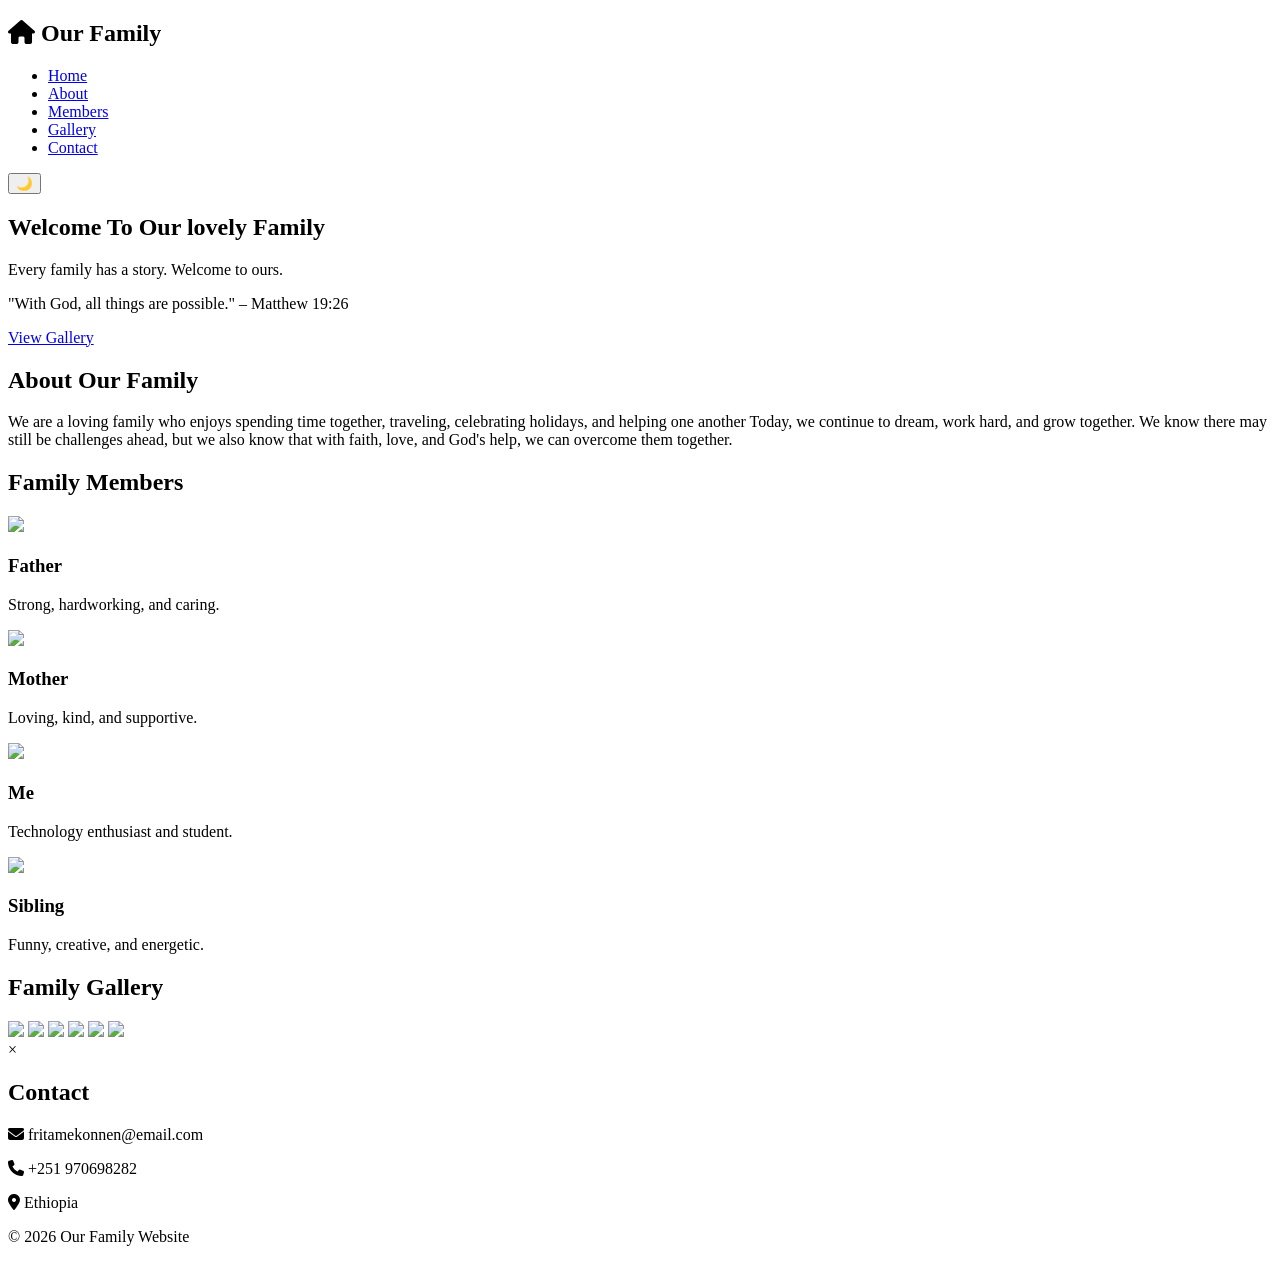
==== index.html @ a31ab767 "Rename family website/index.html to index.html" ====
<!DOCTYPE html>
<html lang="en">
<head>
<meta charset="UTF-8">
<meta name="viewport" content="width=device-width, initial-scale=1.0">
<title>Our Family</title>

<link rel="stylesheet" href="style.css">

<link href="https://fonts.googleapis.com/css2?family=Poppins:wght@300;400;600;700&display=swap" rel="stylesheet">

<link rel="stylesheet"
href="https://cdnjs.cloudflare.com/ajax/libs/font-awesome/6.5.2/css/all.min.css">

</head>

<body>

<header>

<nav class="navbar">

<h2 class="logo">
<i class="fa-solid fa-house"></i>
Our Family
</h2>

<ul>

<li><a href="#home">Home</a></li>

<li><a href="#about">About</a></li>

<li><a href="#members">Members</a></li>

<li><a href="#gallery">Gallery</a></li>

<li><a href="#contact">Contact</a></li>

</ul>

<button id="themeBtn">
🌙
</button>

</nav>

</header>

<section id="home" class="hero">

<div class="hero-content">

<h1>Welcome To Our lovely Family</h1>

<p>

Every family has a story.
Welcome to ours.
<p></p>
"With God, all things are possible." – Matthew 19:26

</p>

<a href="#gallery" class="btn">
View Gallery
</a>

</div>

</section>

<section id="about">

<h2>About Our Family</h2>

<p>

We are a loving family who enjoys spending time together,
traveling,
celebrating holidays,
and helping one another Today, we continue to dream, work hard, and grow together. We know
            there may still be challenges ahead, but we also know that with
            faith, love, and God's help, we can overcome them together.

</p>

</section>

<section id="members">

<h2>Family Members</h2>

<div class="cards">

<div class="card">

<img src="image/babaa.jpg">

<h3>Father</h3>

<p>

Strong,
hardworking,
and caring.

</p>

</div>

<div class="card">

<img src="image/mama.jpg">

<h3>Mother</h3>

<p>

Loving,
kind,
and supportive.

</p>

</div>

<div class="card">

<img src="image/fru.jpg">

<h3>Me</h3>

<p>

Technology enthusiast
and student.

</p>

</div>

<div class="card">

<img src="image/sell.jpg">

<h3>Sibling</h3>

<p>

Funny,
creative,
and energetic.

</p>

</div>

</div>

</section>

<section id="gallery">

<h2>Family Gallery</h2>

<div class="gallery">

<img src="image/family.jpg">

<img src="image/eyob.jpg">

<img src="image/amen.jpg">

<img src="image/enate.jpg">

<img src="image/selfam.jpg">

<img src="image/fammm.jpg">

</div>

</section>

<div class="lightbox">

<span class="close">&times;</span>

<img id="lightbox-img">

</div>

<section id="contact">

<h2>Contact</h2>

<div class="contact">

<p>
<i class="fa-solid fa-envelope"></i>
fritamekonnen@email.com
</p>

<p>
<i class="fa-solid fa-phone"></i>
+251 970698282
</p>

<p>
<i class="fa-solid fa-location-dot"></i>
Ethiopia
</p>

</div>

</section>

<footer>

<p>

© 2026 Our Family Website

</p>

</footer>

<script src="script.js"></script>

</body>
</html>
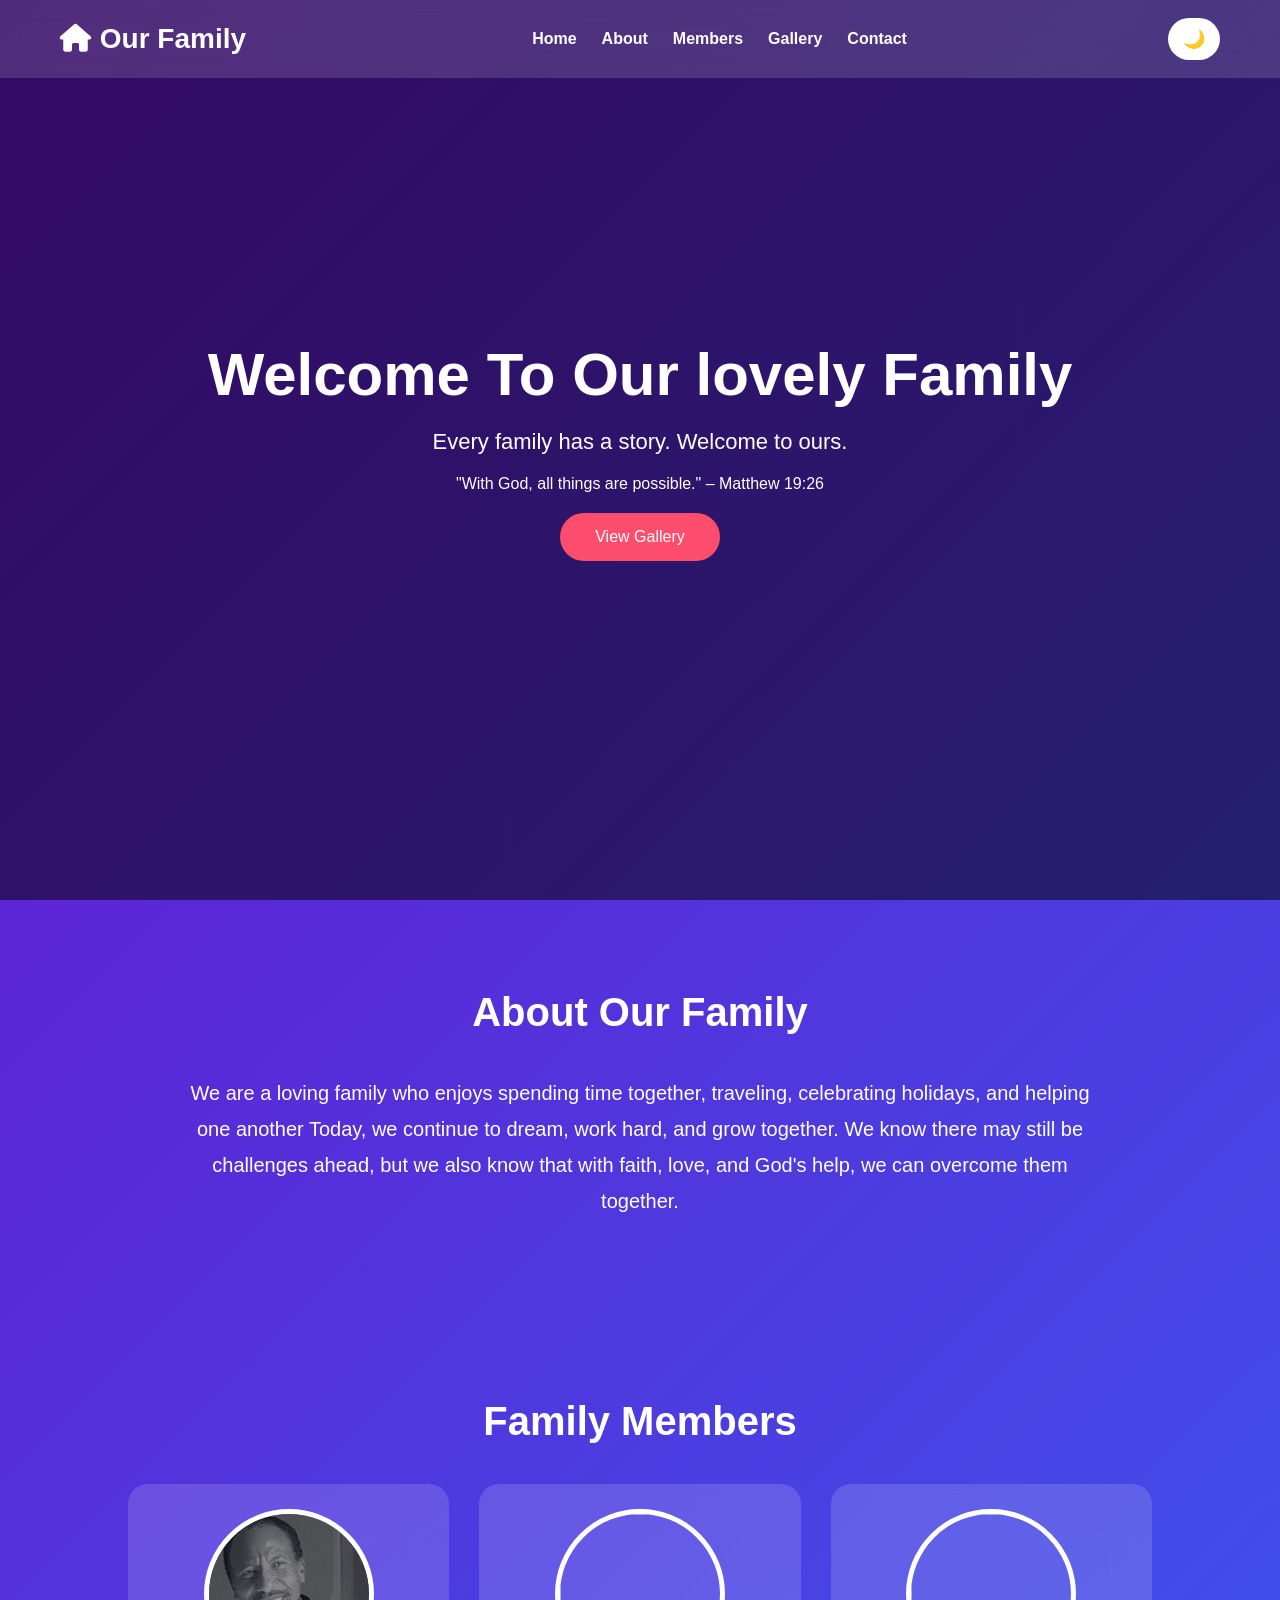
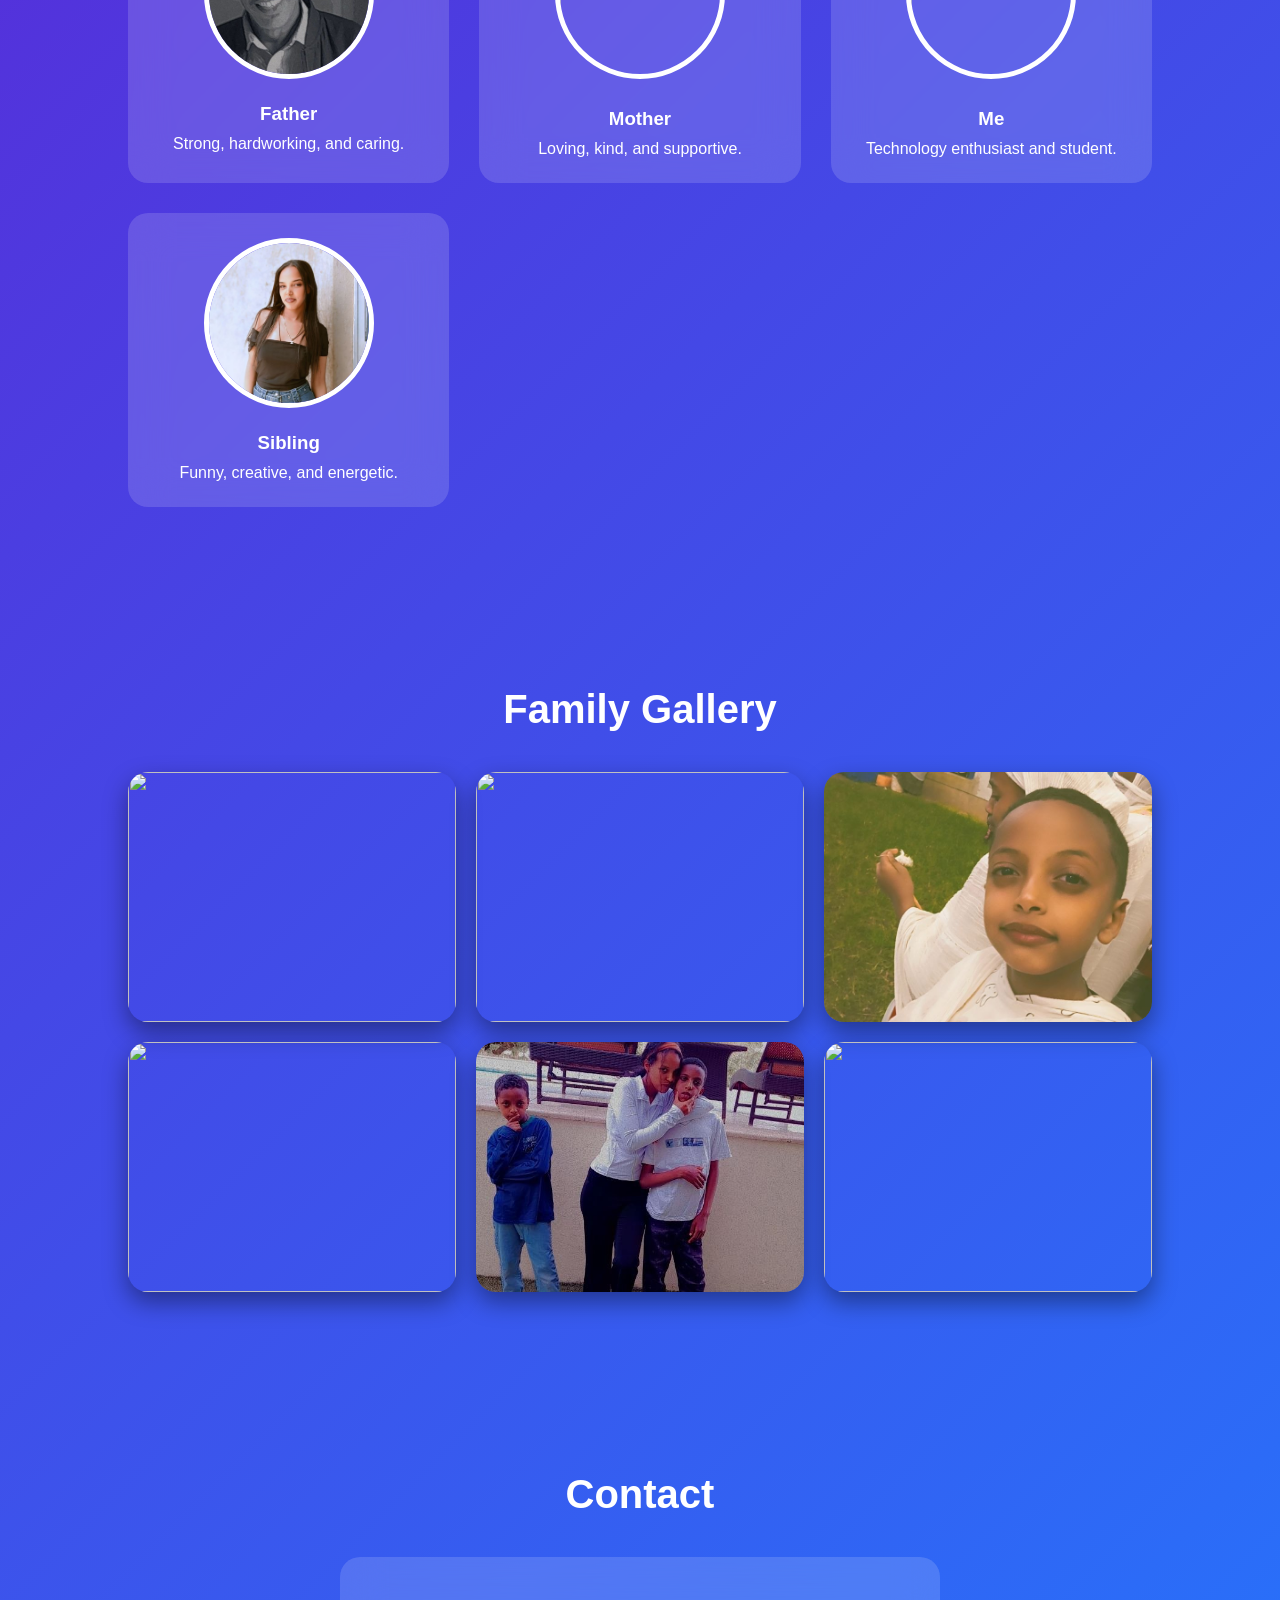
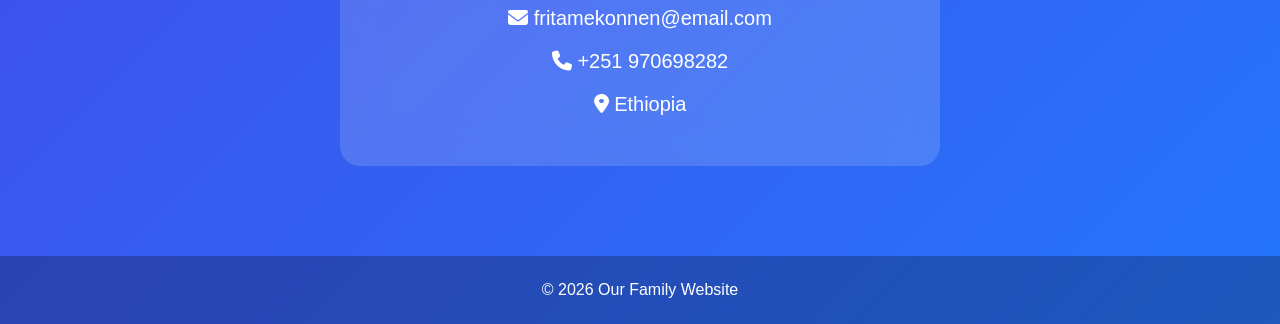
==== commit 72446fb1: "Fix HTML formatting and structure" ====
--- a/index.html
+++ b/index.html
@@ -95,7 +95,7 @@
 
 <div class="card">
 
-<img src="image/babaa.jpg">
+<img src="babaa.jpg">
 
 <h3>Father</h3>
 
@@ -111,7 +111,7 @@
 
 <div class="card">
 
-<img src="image/mama.jpg">
+<img src="mama.jpg">
 
 <h3>Mother</h3>
 
@@ -127,7 +127,7 @@
 
 <div class="card">
 
-<img src="image/fru.jpg">
+<img src="fru.jpg">
 
 <h3>Me</h3>
 
@@ -142,7 +142,7 @@
 
 <div class="card">
 
-<img src="image/sell.jpg">
+<img src="sell.jpg">
 
 <h3>Sibling</h3>
 
@@ -166,17 +166,17 @@
 
 <div class="gallery">
 
-<img src="image/family.jpg">
-
-<img src="image/eyob.jpg">
-
-<img src="image/amen.jpg">
-
-<img src="image/enate.jpg">
-
-<img src="image/selfam.jpg">
-
-<img src="image/fammm.jpg">
+<img src="family.jpg">
+
+<img src="eyob.jpg">
+
+<img src="amen.jpg">
+
+<img src="enate.jpg">
+
+<img src="selfam.jpg">
+
+<img src="fammm.jpg">
 
 </div>
 
--- a/style.css
+++ b/style.css
@@ -0,0 +1,288 @@
+/* Google Font */
+*{
+    margin:0;
+    padding:0;
+    box-sizing:border-box;
+    font-family:'Poppins',sans-serif;
+    scroll-behavior:smooth;
+}
+
+body{
+    background:linear-gradient(135deg,#6a11cb,#2575fc);
+    color:white;
+    transition:0.4s;
+}
+
+/* Dark Mode */
+body.dark{
+    background:#111827;
+    color:white;
+}
+
+/* Navigation */
+
+.navbar{
+    position:fixed;
+    top:0;
+    width:100%;
+    display:flex;
+    justify-content:space-between;
+    align-items:center;
+    padding:18px 60px;
+    background:rgba(255,255,255,.15);
+    backdrop-filter:blur(15px);
+    z-index:1000;
+}
+
+.logo{
+    font-size:28px;
+    font-weight:bold;
+}
+
+.navbar ul{
+    display:flex;
+    list-style:none;
+}
+
+.navbar ul li{
+    margin-left:25px;
+}
+
+.navbar ul li a{
+    color:white;
+    text-decoration:none;
+    font-weight:600;
+    transition:.3s;
+}
+
+.navbar ul li a:hover{
+    color:#ffd700;
+}
+
+#themeBtn{
+    background:white;
+    border:none;
+    padding:10px 15px;
+    border-radius:50px;
+    cursor:pointer;
+    font-size:18px;
+}
+
+/* Hero */
+
+.hero{
+    height:100vh;
+    display:flex;
+    justify-content:center;
+    align-items:center;
+    text-align:center;
+    background:
+    linear-gradient(rgba(0,0,0,.5),rgba(0,0,0,.5)),
+    url("images/gallery1.jpg");
+    background-size:cover;
+    background-position:center;
+}
+
+.hero-content{
+    animation:fadeUp 1.2s;
+}
+
+.hero h1{
+    font-size:60px;
+}
+
+.hero p{
+    margin:20px 0;
+    font-size:22px;
+}
+
+.btn{
+    display:inline-block;
+    padding:15px 35px;
+    background:#ff4d6d;
+    color:white;
+    text-decoration:none;
+    border-radius:50px;
+    transition:.3s;
+}
+
+.btn:hover{
+    background:#ff1744;
+    transform:scale(1.05);
+}
+
+/* Sections */
+
+section{
+    padding:90px 10%;
+}
+
+section h2{
+    text-align:center;
+    margin-bottom:40px;
+    font-size:40px;
+}
+
+/* About */
+
+#about p{
+    max-width:900px;
+    margin:auto;
+    text-align:center;
+    font-size:20px;
+    line-height:1.8;
+}
+
+/* Cards */
+
+.cards{
+    display:grid;
+    grid-template-columns:repeat(auto-fit,minmax(250px,1fr));
+    gap:30px;
+}
+
+.card{
+    background:rgba(255,255,255,.15);
+    backdrop-filter:blur(20px);
+    border-radius:20px;
+    padding:25px;
+    text-align:center;
+    transition:.4s;
+}
+
+.card:hover{
+    transform:translateY(-12px);
+}
+
+.card img{
+    width:170px;
+    height:170px;
+    object-fit:cover;
+    border-radius:50%;
+    border:5px solid white;
+}
+
+.card h3{
+    margin:20px 0 10px;
+}
+
+/* Gallery */
+
+.gallery{
+    display:grid;
+    grid-template-columns:repeat(auto-fit,minmax(250px,1fr));
+    gap:20px;
+}
+
+.gallery img{
+    width:100%;
+    height:250px;
+    object-fit:cover;
+    border-radius:20px;
+    cursor:pointer;
+    transition:.4s;
+    box-shadow:0 10px 25px rgba(0,0,0,.4);
+}
+
+.gallery img:hover{
+    transform:scale(1.05);
+}
+
+/* Lightbox */
+
+.lightbox{
+    position:fixed;
+    top:0;
+    left:0;
+    width:100%;
+    height:100%;
+    display:none;
+    justify-content:center;
+    align-items:center;
+    background:rgba(0,0,0,.9);
+    z-index:9999;
+}
+
+.lightbox img{
+    max-width:90%;
+    max-height:85%;
+    border-radius:15px;
+}
+
+.close{
+    position:absolute;
+    top:20px;
+    right:40px;
+    font-size:50px;
+    cursor:pointer;
+}
+
+/* Contact */
+
+.contact{
+    max-width:600px;
+    margin:auto;
+    text-align:center;
+    background:rgba(255,255,255,.15);
+    backdrop-filter:blur(20px);
+    border-radius:20px;
+    padding:30px;
+}
+
+.contact p{
+    margin:20px;
+    font-size:20px;
+}
+
+/* Footer */
+
+footer{
+    text-align:center;
+    padding:25px;
+    background:rgba(0,0,0,.25);
+}
+
+/* Animation */
+
+@keyframes fadeUp{
+
+from{
+opacity:0;
+transform:translateY(50px);
+}
+
+to{
+opacity:1;
+transform:translateY(0);
+}
+
+}
+
+/* Mobile */
+
+@media(max-width:768px){
+
+.navbar{
+    flex-direction:column;
+    padding:20px;
+}
+
+.navbar ul{
+    margin:15px 0;
+    flex-wrap:wrap;
+    justify-content:center;
+}
+
+.hero h1{
+    font-size:38px;
+}
+
+.hero p{
+    font-size:18px;
+}
+
+section h2{
+    font-size:30px;
+}
+
+}
